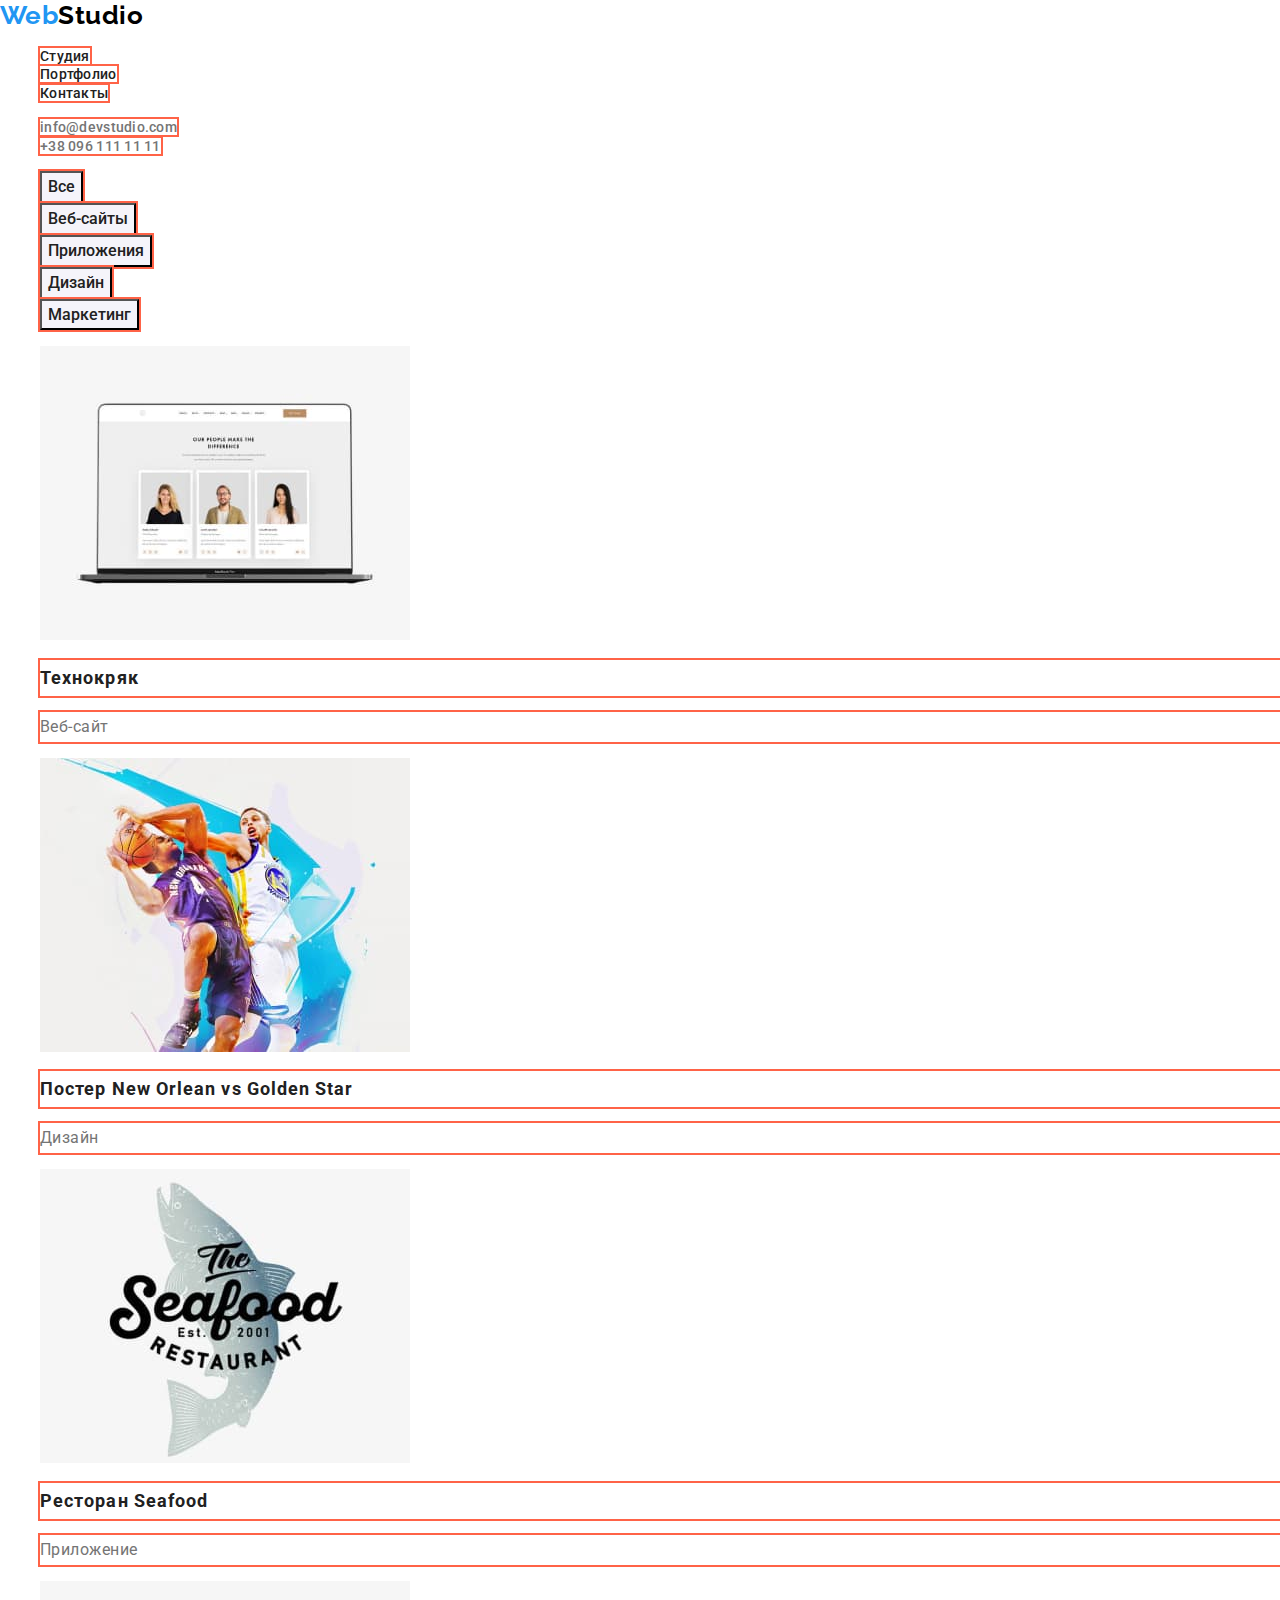
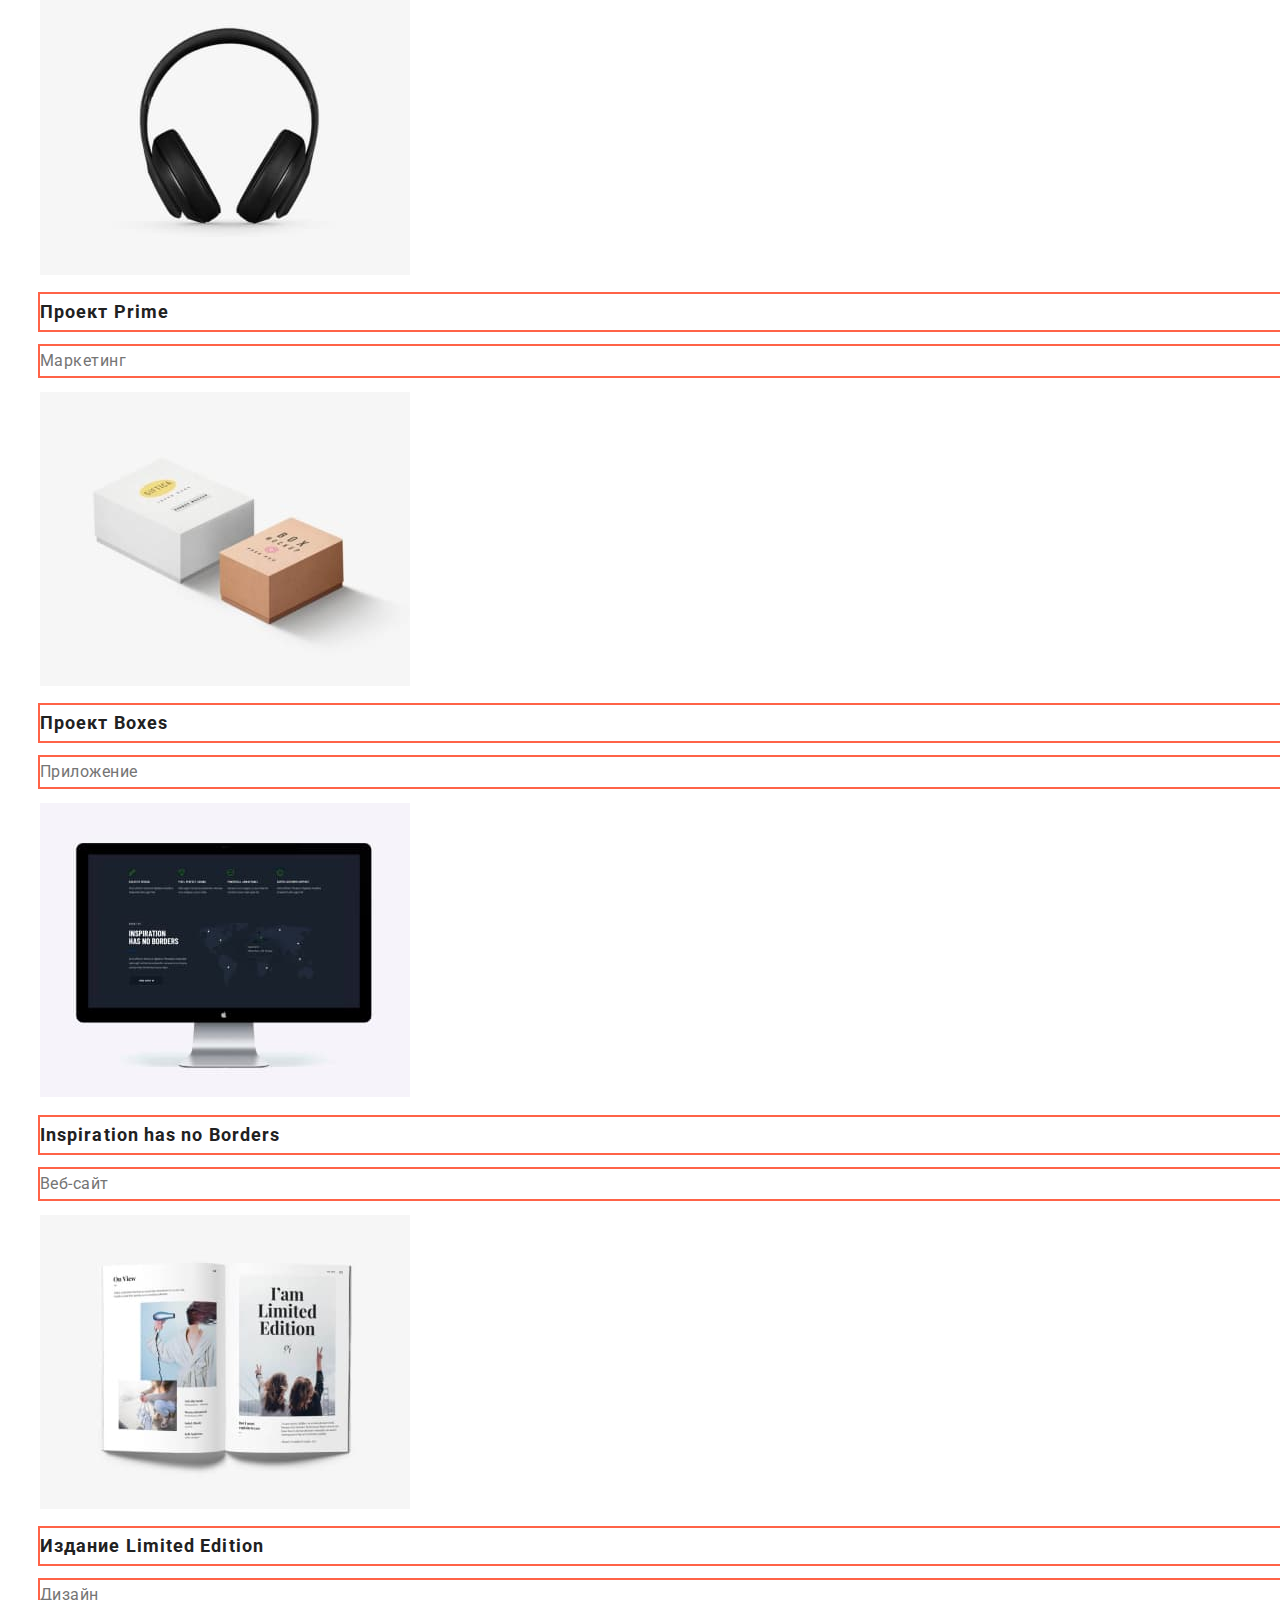
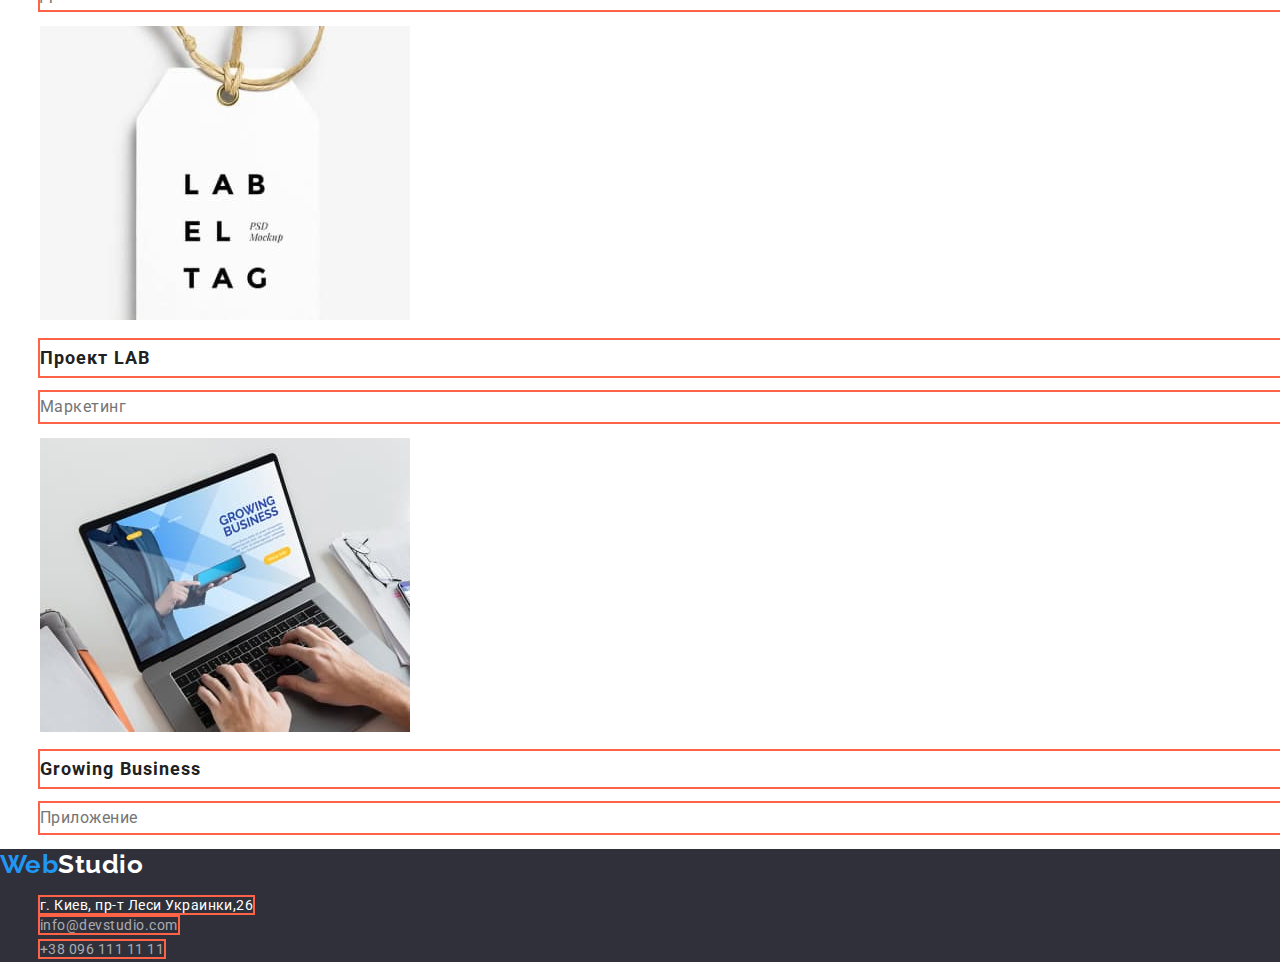
==== portfolio.html @ 61b1cbf6 "Add new files" ====
<!DOCTYPE html>
<html lang="ru">
  <head>
    <meta charset="UTF-8" />
    <meta http-equiv="X-UA-Compatible" content="IE=edge" />
    <meta name="viewport" content="width=device-width, initial-scale=1.0" />
    <title>Document</title>
    <link rel="preconnect" href="https://fonts.googleapis.com" />
    <link rel="preconnect" href="https://fonts.gstatic.com" crossorigin />
    <link
      href="https://fonts.googleapis.com/css2?family=Raleway:wght@700&family=Roboto:wght@400;500;700;900&display=swap"
      rel="stylesheet"
    />
    <link
      rel="stylesheet"
      href="https://cdnjs.cloudflare.com/ajax/libs/modern-normalize/1.0.0/modern-normalize.min.css"
    />
    <link rel="stylesheet" href="./css/styles.css" />
  </head>
  <body>
    <!-- Header -->
    <header class="page-headder">
      <nav>
        <a lang="en" class="link logo-studio-headder" href="/"
          ><span class="link logo-web">Web</span>Studio</a
        >
        <ul class="list site-nav">
          <li><a href="./index.html" class="link site-nav-link">Студия</a></li>
          <li>
            <a href="./portfolio.html" class="link site-nav-link">Портфолио</a>
          </li>
          <li><a href="" class="link site-nav-link">Контакты</a></li>
        </ul>
      </nav>
      <ul class="list contacts">
        <li>
          <a href="mailto:info@devstudio.com" class="link contacts-link"
            >info@devstudio.com</a
          >
        </li>
        <li>
          <a href="tel:+380961111111" class="link contacts-link"
            >+38 096 111 11 11</a
          >
        </li>
      </ul>
    </header>
    <main>
      <!-- Work examples section -->
      <!-- Filters -->
      <section class="examples-section">
        <h1 hidden class="title">Примеры работ</h1>
        <ul class="list">
          <li>
            <button type="button" class="button">Все</button>
          </li>
          <li>
            <button type="button" class="button">Веб-сайты</button>
          </li>
          <li>
            <button type="button" class="button">Приложения</button>
          </li>
          <li>
            <button type="button" class="button">Дизайн</button>
          </li>
          <li>
            <button type="button" class="button">Маркетинг</button>
          </li>
        </ul>
        <!-- Work examples -->
        <ul class="list examples-list">
          <li>
            <a class="link" href="" target="_blank" rel="noopener noreferrer">
              <img
                src="./images/img-21.jpg"
                alt="Ноутбук с открытой страницей сайта"
                width="370"
                height="294"
              />
              <h2 class="title">Технокряк</h2>
              <p class="text">Веб-сайт</p></a
            >
          </li>
          <li>
            <a class="link" href="" target="_blank" rel="noopener noreferrer">
              <img
                src="./images/img-22.jpg"
                alt="Два человека играют в баскетбол"
                width="370"
                height="294"
              />
              <h2 class="title">
                Постер <span lang="en">New Orlean vs Golden Star</span>
              </h2>
              <p class="text">Дизайн</p>
            </a>
          </li>
          <li>
            <a class="link" href="" target="_blank" rel="noopener noreferrer">
              <img
                src="./images/img-23.jpg"
                alt="Логоти рыбного ресторана"
                width="370"
                height="294"
              />
              <h2 class="title">Ресторан <span lang="en">Seafood</span></h2>
              <p class="text">Приложение</p>
            </a>
          </li>
          <li>
            <a class="link" href="" target="_blank" rel="noopener noreferrer">
              <img
                src="./images/img-24.jpg"
                alt="Черные наушники"
                width="370"
                height="294"
              />
              <h2 class="title">Проект <span lang="en">Prime</span></h2>
              <p class="text">Маркетинг</p>
            </a>
          </li>
          <li>
            <a class="link" href="" target="_blank" rel="noopener noreferrer">
              <img
                src="./images/img-25.jpg"
                alt="Белая и коричневая коробки"
                width="370"
                height="294"
              />
              <h2 class="title">Проект <span lang="en">Boxes</span></h2>
              <p class="text">Приложение</p>
            </a>
          </li>
          <li>
            <a class="link" href="" target="_blank" rel="noopener noreferrer">
              <img
                src="./images/img-26.jpg"
                alt="Монитор с большим дисплеем"
                width="370"
                height="294"
              />
              <h2 lang="en" class="title">Inspiration has no Borders</h2>
              <p class="text">Веб-сайт</p>
            </a>
          </li>
          <li>
            <a class="link" href="" target="_blank" rel="noopener noreferrer">
              <img
                src="./images/img-27.jpg"
                alt="Открытая книга"
                width="370"
                height="294"
              />
              <h2 class="title">
                Издание <span lang="en">Limited Edition</span>
              </h2>
              <p class="text">Дизайн</p>
            </a>
          </li>
          <li>
            <a class="link" href="" target="_blank" rel="noopener noreferrer">
              <img
                src="./images/img-28.jpg"
                alt="Этикетка на веревочке"
                width="370"
                height="294"
              />
              <h2 class="title">Проект <span lang="en">LAB</span></h2>
              <p class="text">Маркетинг</p>
            </a>
          </li>
          <li>
            <a class="link" href="" target="_blank" rel="noopener noreferrer">
              <img
                src="./images/img-29.jpg"
                alt="Человек печатает на ноутбуке"
                width="370"
                height="294"
              />
              <h2 lang="en" class="title">Growing Business</h2>
              <p class="text">Приложение</p>
            </a>
          </li>
        </ul>
      </section>
    </main>
    <footer class="footer">
      <a lang="en" class="link logo-studio-footer" href="/"
        ><span class="link logo-web">Web</span>Studio</a
      >
      <address>
        <ul class="list">
          <li>
            <a
              class="link address-link"
              href="https://goo.gl/maps/rsxk5mHzExy43c3M6"
              target="_blank"
              rel="noopener noreferrer"
            >
              г. Киев, пр-т Леси Украинки,26</a
            >
          </li>
          <li>
            <a class="link mail-link" href="mailto:info@devstudio.com">
              info@devstudio.com
            </a>
          </li>
          <li>
            <a class="link phone-link" href="tel:+380961111111">
              +38 096 111 11 11
            </a>
          </li>
        </ul>
      </address>
    </footer>
  </body>
</html>
---- css/styles.css ----
:root {
--primary-text-color: #757575;
--title-text-color: #212121;
--accent-color: #2196F3;
--background-header:#FFFFFF;
--background-footer:#2F303A;
}
/* Styles index.html */
/* Body */

body {
    color: var(--primary-text-color);
    font-family: Roboto, sans-serif;
    letter-spacing: 0.03em;
}

/* Lists styles  */

.list {
    list-style: none;
} 

.link {
    text-decoration: none;
}


/* Headder */

.page-headder {
    background-color: var(--background-header);
}

/* Logo */

.logo-web {
    color: #2196F3;
    font-family: Raleway, sans-serif;
    font-weight: 700;
        font-size: 26px;
        line-height: 1.19;
}

.logo-studio-headder {
    color:#000000;
    font-family: Raleway, sans-serif;
    font-weight: 700;
        font-size: 26px;
        line-height: 1.19;
    
}

/* Site-nav */

.site-nav-link {
    color:#212121;
        font-weight: 500;
        font-size: 14px;
        line-height: 1.14;
        letter-spacing: 0.02em;
        outline: solid 2px tomato;
}

.site-nav-link:hover,
.site-nav-link:focus {
    color: var(--accent-color);
}

/* Contacts */

.contacts-link {
    color: var(--primary-text-color);
        font-weight: 500;
        font-size: 14px;
        line-height: 1.14;
        letter-spacing: 0.02em;
        outline: solid 2px tomato;
}

.contacts-link:hover:hover,
.contacts-link:focus:focus {
    color: var(--accent-color);
}

/* Hero */

.hero {
    background-color: #2F303A;
    outline: solid 2px tomato;
}

.hero-title {
    color:#FFFFFF;
        font-weight: 900;
        font-size: 44px;
        line-height: 1.36;
        text-align: center;
        letter-spacing: 0.06em;
        text-transform: uppercase;
        outline: solid 2px tomato;
}

.hero .button {
    cursor: pointer;
color: #FFFFFF;
background-color: #2196F3;  
font-family: inherit;
    font-weight: 700;
    font-size: 16px;
    line-height: 1.88;
    letter-spacing: 0.06em;
    outline: solid 2px tomato;
}

/* Advantages */

.advantage-section .list-item-title {
    color: var(--title-text-color);
        font-size: 14px;
        line-height: 1.14;
        text-transform: uppercase;
        outline: solid 2px tomato;
}

.advantage-section .list-item-text {
        font-size: 14px;
        line-height: 1.71;
        outline: solid 2px tomato;
}
/* Work */

.work-section .title {
    color: var(--title-text-color);
    font-size: 36px;
    line-height: 1.17;
    text-align: center;
    outline: solid 2px tomato;
}
/* Our team */

.team-section {
background-color: #F5F4FA;
outline: solid 2px tomato;

}

.team-section .title {
color: var(--title-text-color);
    font-size: 36px;
    line-height: 1.17;
    text-align: center;
    outline: solid 2px tomato;
}

.team-section .list-title {
    color: var(--title-text-color);
        font-weight: 500;
        font-size: 16px;
        line-height: 1.19; 
        outline: solid 2px tomato;
}

.team-section .list-title-text {
        font-size: 16px;
        line-height: 1.19;
        outline: solid 2px tomato;
    }
        

  /* Footer */

.footer {
    background-color: var(--background-footer);
}

.logo-studio-footer {
    color: #FFFFFF;
    font-family: Raleway, sans-serif;
        font-weight: 700;
        font-size: 26px;
        line-height: 1.19
}
.address-link {
color: #FFFFFF;
    font-style: normal;
    font-size: 14px;
    line-height: 1.71px; 
    outline: solid 2px tomato;
} 
.mail-link {
    color: rgba(255, 255, 255, 0.6);
    font-style: normal;
        font-size: 14px;
        line-height: 1.71;
        outline: solid 2px tomato;       
}

.phone-link {
    color:rgba(255, 255, 255, 0.6);
    font-style: normal;
            font-size: 14px;
            line-height: 1.71;
            outline: solid 2px tomato;
}

.mail-link:hover,
.mail-link:focus,
.phone-link:hover,
.phone-link:focus {
    color: var(--accent-color);
}
/* Styles portfolio.html */

 /* Work examples section */
  /* Filters */

.examples-section .button {
    cursor: pointer;
    background-color: #F5F4FA;
    color: #212121;
    font-family: inherit;
        font-weight: 500;
        font-size: 16px;
        line-height: 1.62;
        outline: solid 2px tomato;
        }

.examples-section .button:hover,
.examples-section .button:focus {
    background-color: var(--accent-color);
    color: #FFFFFF;
}

/* Work examples */

.examples-list .link {
    text-decoration: none;
}
.examples-list .title {
    color: var(--title-text-color);
        font-size: 18px;
        line-height: 2;
        letter-spacing: 0.06em; 
        outline: solid 2px tomato;
}

.examples-list .text {
    color: var(--primary-text-color);
        font-size: 16px;
        line-height: 1.88;
        outline: solid 2px tomato;
}
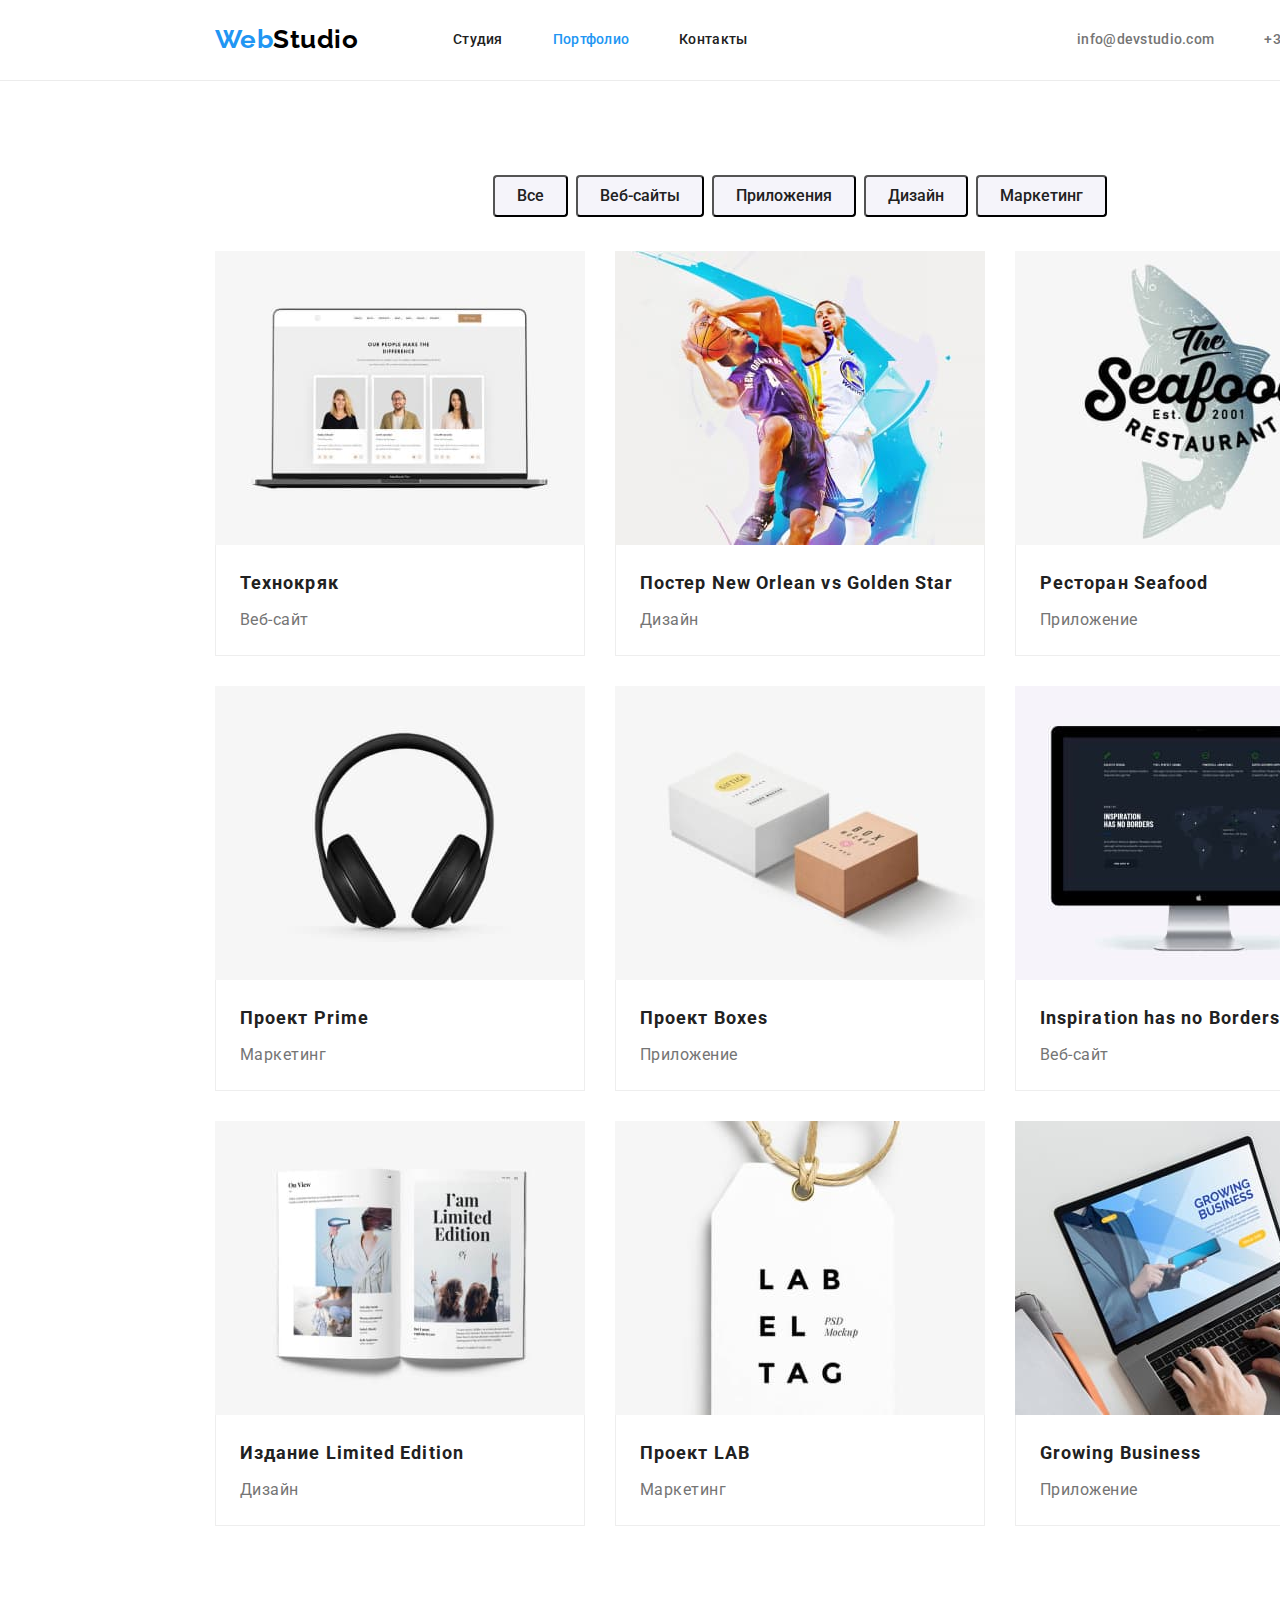
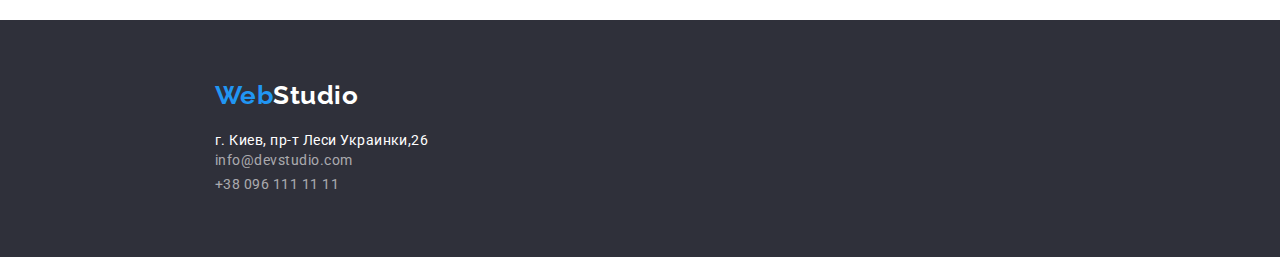
==== commit 343ab345: "Edited html and css" ====
--- a/portfolio.html
+++ b/portfolio.html
@@ -20,198 +20,243 @@
   <body>
     <!-- Header -->
     <header class="page-headder">
-      <nav>
-        <a lang="en" class="link logo-studio-headder" href="/"
-          ><span class="link logo-web">Web</span>Studio</a
-        >
-        <ul class="list site-nav">
-          <li><a href="./index.html" class="link site-nav-link">Студия</a></li>
-          <li>
-            <a href="./portfolio.html" class="link site-nav-link">Портфолио</a>
+      <div class="container headder">
+        <nav class="navigation">
+          <div class="logo">
+            <a lang="en" class="link logo-studio-headder" href="/"
+              ><span class="link logo-web">Web</span>Studio</a
+            >
+          </div>
+          <!-- Site-nav -->
+          <ul class="list site-nav">
+            <li class="item">
+              <a href="./index.html" class="link site-nav-link">Студия</a>
+            </li>
+            <li class="item">
+              <a href="./portfolio.html" class="current link site-nav-link"
+                >Портфолио</a
+              >
+            </li>
+            <li class="item">
+              <a href="" class="link site-nav-link">Контакты</a>
+            </li>
+          </ul>
+        </nav>
+        <!-- Contacts -->
+        <ul class="list contacts">
+          <li class="item">
+            <a href="mailto:info@devstudio.com" class="link contacts-link"
+              >info@devstudio.com</a
+            >
           </li>
-          <li><a href="" class="link site-nav-link">Контакты</a></li>
+          <li class="item">
+            <a href="tel:+380961111111" class="link contacts-link"
+              >+38 096 111 11 11</a
+            >
+          </li>
         </ul>
-      </nav>
-      <ul class="list contacts">
-        <li>
-          <a href="mailto:info@devstudio.com" class="link contacts-link"
-            >info@devstudio.com</a
-          >
-        </li>
-        <li>
-          <a href="tel:+380961111111" class="link contacts-link"
-            >+38 096 111 11 11</a
-          >
-        </li>
-      </ul>
+      </div>
     </header>
     <main>
       <!-- Work examples section -->
       <!-- Filters -->
-      <section class="examples-section">
-        <h1 hidden class="title">Примеры работ</h1>
-        <ul class="list">
-          <li>
-            <button type="button" class="button">Все</button>
-          </li>
-          <li>
-            <button type="button" class="button">Веб-сайты</button>
-          </li>
-          <li>
-            <button type="button" class="button">Приложения</button>
-          </li>
-          <li>
-            <button type="button" class="button">Дизайн</button>
-          </li>
-          <li>
-            <button type="button" class="button">Маркетинг</button>
-          </li>
-        </ul>
-        <!-- Work examples -->
-        <ul class="list examples-list">
-          <li>
-            <a class="link" href="" target="_blank" rel="noopener noreferrer">
-              <img
-                src="./images/img-21.jpg"
-                alt="Ноутбук с открытой страницей сайта"
-                width="370"
-                height="294"
-              />
-              <h2 class="title">Технокряк</h2>
-              <p class="text">Веб-сайт</p></a
-            >
-          </li>
-          <li>
-            <a class="link" href="" target="_blank" rel="noopener noreferrer">
-              <img
-                src="./images/img-22.jpg"
-                alt="Два человека играют в баскетбол"
-                width="370"
-                height="294"
-              />
-              <h2 class="title">
-                Постер <span lang="en">New Orlean vs Golden Star</span>
-              </h2>
-              <p class="text">Дизайн</p>
-            </a>
-          </li>
-          <li>
-            <a class="link" href="" target="_blank" rel="noopener noreferrer">
-              <img
-                src="./images/img-23.jpg"
-                alt="Логоти рыбного ресторана"
-                width="370"
-                height="294"
-              />
-              <h2 class="title">Ресторан <span lang="en">Seafood</span></h2>
-              <p class="text">Приложение</p>
-            </a>
-          </li>
-          <li>
-            <a class="link" href="" target="_blank" rel="noopener noreferrer">
-              <img
-                src="./images/img-24.jpg"
-                alt="Черные наушники"
-                width="370"
-                height="294"
-              />
-              <h2 class="title">Проект <span lang="en">Prime</span></h2>
-              <p class="text">Маркетинг</p>
-            </a>
-          </li>
-          <li>
-            <a class="link" href="" target="_blank" rel="noopener noreferrer">
-              <img
-                src="./images/img-25.jpg"
-                alt="Белая и коричневая коробки"
-                width="370"
-                height="294"
-              />
-              <h2 class="title">Проект <span lang="en">Boxes</span></h2>
-              <p class="text">Приложение</p>
-            </a>
-          </li>
-          <li>
-            <a class="link" href="" target="_blank" rel="noopener noreferrer">
-              <img
-                src="./images/img-26.jpg"
-                alt="Монитор с большим дисплеем"
-                width="370"
-                height="294"
-              />
-              <h2 lang="en" class="title">Inspiration has no Borders</h2>
-              <p class="text">Веб-сайт</p>
-            </a>
-          </li>
-          <li>
-            <a class="link" href="" target="_blank" rel="noopener noreferrer">
-              <img
-                src="./images/img-27.jpg"
-                alt="Открытая книга"
-                width="370"
-                height="294"
-              />
-              <h2 class="title">
-                Издание <span lang="en">Limited Edition</span>
-              </h2>
-              <p class="text">Дизайн</p>
-            </a>
-          </li>
-          <li>
-            <a class="link" href="" target="_blank" rel="noopener noreferrer">
-              <img
-                src="./images/img-28.jpg"
-                alt="Этикетка на веревочке"
-                width="370"
-                height="294"
-              />
-              <h2 class="title">Проект <span lang="en">LAB</span></h2>
-              <p class="text">Маркетинг</p>
-            </a>
-          </li>
-          <li>
-            <a class="link" href="" target="_blank" rel="noopener noreferrer">
-              <img
-                src="./images/img-29.jpg"
-                alt="Человек печатает на ноутбуке"
-                width="370"
-                height="294"
-              />
-              <h2 lang="en" class="title">Growing Business</h2>
-              <p class="text">Приложение</p>
-            </a>
-          </li>
-        </ul>
+      <section class="section examples-section">
+        <div class="container">
+          <h1 class="title visually-hidden">Примеры работ</h1>
+          <ul class="list list-button">
+            <li class="item">
+              <button type="button" class="button">Все</button>
+            </li>
+            <li class="item">
+              <button type="button" class="button">Веб-сайты</button>
+            </li>
+            <li class="item">
+              <button type="button" class="button">Приложения</button>
+            </li>
+            <li class="item">
+              <button type="button" class="button">Дизайн</button>
+            </li>
+            <li class="item">
+              <button type="button" class="button">Маркетинг</button>
+            </li>
+          </ul>
+          <!-- Work examples -->
+          <ul class="list examples-list">
+            <li class="list-item">
+              <a class="link" href="" target="_blank" rel="noopener noreferrer">
+                <img
+                  class="image"
+                  src="./images/img-21.jpg"
+                  alt="Ноутбук с открытой страницей сайта"
+                  width="370"
+                  height="294"
+                />
+                <div class="card-content">
+                  <h2 class="title">Технокряк</h2>
+                  <p class="text">Веб-сайт</p>
+                </div>
+              </a>
+            </li>
+            <li class="list-item">
+              <a class="link" href="" target="_blank" rel="noopener noreferrer">
+                <img
+                  class="image"
+                  src="./images/img-22.jpg"
+                  alt="Два человека играют в баскетбол"
+                  width="370"
+                  height="294"
+                />
+                <div class="card-content">
+                  <h2 class="title">
+                    Постер <span lang="en">New Orlean vs Golden Star</span>
+                  </h2>
+                  <p class="text">Дизайн</p>
+                </div>
+              </a>
+            </li>
+            <li class="list-item">
+              <a class="link" href="" target="_blank" rel="noopener noreferrer">
+                <img
+                  class="image"
+                  src="./images/img-23.jpg"
+                  alt="Логоти рыбного ресторана"
+                  width="370"
+                  height="294"
+                />
+                <div class="card-content">
+                  <h2 class="title">Ресторан <span lang="en">Seafood</span></h2>
+                  <p class="text">Приложение</p>
+                </div>
+              </a>
+            </li>
+            <li class="list-item">
+              <a class="link" href="" target="_blank" rel="noopener noreferrer">
+                <img
+                  class="image"
+                  src="./images/img-24.jpg"
+                  alt="Черные наушники"
+                  width="370"
+                  height="294"
+                />
+                <div class="card-content">
+                  <h2 class="title">Проект <span lang="en">Prime</span></h2>
+                  <p class="text">Маркетинг</p>
+                </div>
+              </a>
+            </li>
+            <li class="list-item">
+              <a class="link" href="" target="_blank" rel="noopener noreferrer">
+                <img
+                  class="image"
+                  src="./images/img-25.jpg"
+                  alt="Белая и коричневая коробки"
+                  width="370"
+                  height="294"
+                />
+                <div class="card-content">
+                  <h2 class="title">Проект <span lang="en">Boxes</span></h2>
+                  <p class="text">Приложение</p>
+                </div>
+              </a>
+            </li>
+            <li class="list-item">
+              <a class="link" href="" target="_blank" rel="noopener noreferrer">
+                <img
+                  class="image"
+                  src="./images/img-26.jpg"
+                  alt="Монитор с большим дисплеем"
+                  width="370"
+                  height="294"
+                />
+                <div class="card-content">
+                  <h2 lang="en" class="title">Inspiration has no Borders</h2>
+                  <p class="text">Веб-сайт</p>
+                </div>
+              </a>
+            </li>
+            <li class="list-item">
+              <a class="link" href="" target="_blank" rel="noopener noreferrer">
+                <img
+                  class="image"
+                  src="./images/img-27.jpg"
+                  alt="Открытая книга"
+                  width="370"
+                  height="294"
+                />
+                <div class="card-content">
+                  <h2 class="title">
+                    Издание <span lang="en">Limited Edition</span>
+                  </h2>
+                  <p class="text">Дизайн</p>
+                </div>
+              </a>
+            </li>
+            <li class="list-item">
+              <a class="link" href="" target="_blank" rel="noopener noreferrer">
+                <img
+                  class="image"
+                  src="./images/img-28.jpg"
+                  alt="Этикетка на веревочке"
+                  width="370"
+                  height="294"
+                />
+                <div class="card-content">
+                  <h2 class="title">Проект <span lang="en">LAB</span></h2>
+                  <p class="text">Маркетинг</p>
+                </div>
+              </a>
+            </li>
+            <li class="list-item">
+              <a class="link" href="" target="_blank" rel="noopener noreferrer">
+                <img
+                  class="image"
+                  src="./images/img-29.jpg"
+                  alt="Человек печатает на ноутбуке"
+                  width="370"
+                  height="294"
+                />
+                <div class="card-content">
+                  <h2 lang="en" class="title">Growing Business</h2>
+                  <p class="text">Приложение</p>
+                </div>
+              </a>
+            </li>
+          </ul>
+        </div>
       </section>
     </main>
     <footer class="footer">
-      <a lang="en" class="link logo-studio-footer" href="/"
-        ><span class="link logo-web">Web</span>Studio</a
-      >
-      <address>
-        <ul class="list">
-          <li>
-            <a
-              class="link address-link"
-              href="https://goo.gl/maps/rsxk5mHzExy43c3M6"
-              target="_blank"
-              rel="noopener noreferrer"
-            >
-              г. Киев, пр-т Леси Украинки,26</a
-            >
-          </li>
-          <li>
-            <a class="link mail-link" href="mailto:info@devstudio.com">
-              info@devstudio.com
-            </a>
-          </li>
-          <li>
-            <a class="link phone-link" href="tel:+380961111111">
-              +38 096 111 11 11
-            </a>
-          </li>
-        </ul>
-      </address>
+      <div class="container">
+        <div class="logo-footer">
+          <a lang="en" class="link logo-studio-footer" href="/"
+            ><span class="link logo-web">Web</span>Studio</a
+          >
+        </div>
+        <address class="address">
+          <ul class="list">
+            <li>
+              <a
+                class="link address-link"
+                href="https://goo.gl/maps/rsxk5mHzExy43c3M6"
+                target="_blank"
+                rel="noopener noreferrer"
+              >
+                г. Киев, пр-т Леси Украинки,26</a
+              >
+            </li>
+            <li>
+              <a class="link mail-link" href="mailto:info@devstudio.com">
+                info@devstudio.com
+              </a>
+            </li>
+            <li>
+              <a class="link phone-link" href="tel:+380961111111">
+                +38 096 111 11 11
+              </a>
+            </li>
+          </ul>
+        </address>
+      </div>
     </footer>
   </body>
 </html>
--- a/css/styles.css
+++ b/css/styles.css
@@ -10,6 +10,8 @@
 /* Body */
 
 body {
+    width: 1600px;
+
     color: var(--primary-text-color);
     font-family: Roboto, sans-serif;
     letter-spacing: 0.03em;
@@ -17,22 +19,78 @@
 
 /* Lists styles  */
 
+h1, h2, h3, h4, h5, h6, ul, p {
+margin: 0;
+}
+
 .list {
     list-style: none;
+    padding: 0;
+    margin: 0;
 } 
+
+.image {
+    display: block;
+}
+
+.section {
+    padding-top: 94px;
+    padding-bottom: 94px;
+}
 
 .link {
     text-decoration: none;
 }
 
 
+
+.container {
+    width: 1200px;
+    padding-left: 15px;
+    padding-right: 15px;
+    margin-left: auto;
+    margin-right: auto;
+}
+
+.visually-hidden {
+    position: absolute;
+    width: 1px;
+    height: 1px;
+    margin: -1px;
+    border: 0;
+    padding: 0;
+
+    white-space: nowrap;
+    clip-path: inset(100%);
+    clip: rect(0 0 0 0);
+    overflow: hidden;
+}
+
 /* Headder */
 
 .page-headder {
     background-color: var(--background-header);
+    border-bottom: 1px solid #ECECEC;
+}
+
+.headder {
+    display: flex;
+    align-items: center;
+}
+
+.navigation {
+    display: flex;
+    align-items: center;
 }
 
 /* Logo */
+
+.logo {
+    margin-right: 93px;
+    width: 145px;
+    padding-top: 24px;
+    padding-bottom: 25px;
+}
 
 .logo-web {
     color: #2196F3;
@@ -53,14 +111,28 @@
 
 /* Site-nav */
 
+.site-nav {
+    display: flex;
+    padding-left: 0px;
+}
+
+
 .site-nav-link {
+    display: block;
+    padding-top: 32px;
+    padding-bottom: 32px;
     color:#212121;
         font-weight: 500;
         font-size: 14px;
         line-height: 1.14;
         letter-spacing: 0.02em;
-        outline: solid 2px tomato;
-}
+}
+
+
+.site-nav .item:not(:last-child) {
+    margin-right: 50px;
+}
+
 
 .site-nav-link:hover,
 .site-nav-link:focus {
@@ -69,13 +141,26 @@
 
 /* Contacts */
 
+.contacts { 
+    display: flex;
+    margin-left: auto;
+}
+
+.contacts .item:not(:last-child){
+    margin-right: 50px;
+
+}
+
 .contacts-link {
+display: block;
+padding-top: 32px;
+padding-bottom: 32px;
+
     color: var(--primary-text-color);
         font-weight: 500;
         font-size: 14px;
         line-height: 1.14;
         letter-spacing: 0.02em;
-        outline: solid 2px tomato;
 }
 
 .contacts-link:hover:hover,
@@ -86,11 +171,18 @@
 /* Hero */
 
 .hero {
+    padding-top: 200px;
+    padding-bottom: 200px;
+
     background-color: #2F303A;
-    outline: solid 2px tomato;
 }
 
 .hero-title {
+width: 696px;
+margin-left: auto;
+margin-right: auto;
+margin-bottom: 30px;
+
     color:#FFFFFF;
         font-weight: 900;
         font-size: 44px;
@@ -98,11 +190,16 @@
         text-align: center;
         letter-spacing: 0.06em;
         text-transform: uppercase;
-        outline: solid 2px tomato;
 }
 
 .hero .button {
-    cursor: pointer;
+    display: block;
+    width: 200px;
+margin: 0 auto;
+padding-top: 10px;
+padding-bottom: 10px;
+
+cursor: pointer;
 color: #FFFFFF;
 background-color: #2196F3;  
 font-family: inherit;
@@ -110,68 +207,130 @@
     font-size: 16px;
     line-height: 1.88;
     letter-spacing: 0.06em;
-    outline: solid 2px tomato;
 }
 
 /* Advantages */
+.advantage-section .item {
+    flex-basis: 270px;
+}
+
+.advantage-section .item:not(:last-child) {
+margin-right: 30px;
+}
+
+.advantage-section .list {
+    display: flex;
+}
 
 .advantage-section .list-item-title {
+    padding-left: 0;
+    margin-bottom: 10px;
+
     color: var(--title-text-color);
         font-size: 14px;
         line-height: 1.14;
         text-transform: uppercase;
-        outline: solid 2px tomato;
 }
 
 .advantage-section .list-item-text {
         font-size: 14px;
         line-height: 1.71;
-        outline: solid 2px tomato;
 }
 /* Work */
+.work-section .list {
+    display: flex;
+    justify-content: center;
+    padding-left: 0px;
+    padding-right: 0px;
+}
+
+.work-section .item {
+flex-basis: 370px;
+}
 
 .work-section .title {
+width: 376px;
+margin-left: auto;
+margin-right: auto;
+margin-bottom: 50px;
+
     color: var(--title-text-color);
     font-size: 36px;
     line-height: 1.17;
     text-align: center;
-    outline: solid 2px tomato;
-}
+}
+
+.work-section .item:not(:last-child){
+    margin-right: 30px;
+}
+
 /* Our team */
+
+.team-section .team-list {
+    display: flex;
+    justify-content: center;
+}
+
+.team-section .item:not(:last-child) {
+    margin-right: 30px;
+}
+
+.team-section .item {
+    flex-basis: 270px;
+}
 
 .team-section {
 background-color: #F5F4FA;
-outline: solid 2px tomato;
-
 }
 
 .team-section .title {
+    width: 264px;
+    margin-bottom: 50px;
+    margin-left: auto;
+        margin-right: auto;
+
 color: var(--title-text-color);
     font-size: 36px;
     line-height: 1.17;
     text-align: center;
-    outline: solid 2px tomato;
 }
 
 .team-section .list-title {
+    margin-bottom: 10px;
+
     color: var(--title-text-color);
         font-weight: 500;
         font-size: 16px;
         line-height: 1.19; 
-        outline: solid 2px tomato;
 }
 
 .team-section .list-title-text {
         font-size: 16px;
         line-height: 1.19;
-        outline: solid 2px tomato;
     }
-        
+
+.team-section .card-content {
+    width: 270px;
+    padding-top: 30px;
+    padding-bottom: 30px;
+    padding-left: 15px;
+    padding-right: 15px;
+    text-align: center;
+
+    background-color: #FFFFFF;
+}    
 
   /* Footer */
 
 .footer {
+    padding-top: 60px;
+    padding-bottom: 60px;
+
     background-color: var(--background-footer);
+}
+
+.logo-footer {
+    margin-bottom: 20px;
 }
 
 .logo-studio-footer {
@@ -186,14 +345,12 @@
     font-style: normal;
     font-size: 14px;
     line-height: 1.71px; 
-    outline: solid 2px tomato;
 } 
 .mail-link {
     color: rgba(255, 255, 255, 0.6);
     font-style: normal;
         font-size: 14px;
-        line-height: 1.71;
-        outline: solid 2px tomato;       
+        line-height: 1.71;     
 }
 
 .phone-link {
@@ -201,7 +358,6 @@
     font-style: normal;
             font-size: 14px;
             line-height: 1.71;
-            outline: solid 2px tomato;
 }
 
 .mail-link:hover,
@@ -215,7 +371,32 @@
  /* Work examples section */
   /* Filters */
 
+
+.examples-section .list-button {
+display: flex;
+flex-wrap: wrap;
+justify-content: center;
+margin-bottom: 34px;
+}
+
+.examples-section .examples-list {
+display: flex;
+    flex-wrap: wrap;
+    margin-left: -30px;
+    margin-top: -30px;
+    justify-content: center;  
+}
+
+.examples-list > .list-item {
+    flex-basis: calc(100% / 3 - 30px);
+    margin-left: 30px;
+    margin-top: 30px;
+}
+
 .examples-section .button {
+    padding: 6px 22px;
+    border-radius: 4px;
+
     cursor: pointer;
     background-color: #F5F4FA;
     color: #212121;
@@ -223,9 +404,11 @@
         font-weight: 500;
         font-size: 16px;
         line-height: 1.62;
-        outline: solid 2px tomato;
-        }
-
+}
+
+.examples-section .item:not(:last-child) {
+    margin-right: 8px;
+}
 .examples-section .button:hover,
 .examples-section .button:focus {
     background-color: var(--accent-color);
@@ -234,20 +417,32 @@
 
 /* Work examples */
 
-.examples-list .link {
-    text-decoration: none;
-}
 .examples-list .title {
+    margin-bottom: 4px;
+
     color: var(--title-text-color);
         font-size: 18px;
         line-height: 2;
         letter-spacing: 0.06em; 
-        outline: solid 2px tomato;
 }
 
 .examples-list .text {
     color: var(--primary-text-color);
         font-size: 16px;
         line-height: 1.88;
-        outline: solid 2px tomato;
-}+
+}
+
+.examples-list .card-content {
+    padding-top: 20px;
+    padding-bottom: 20px;
+    padding-left: 24px;
+    padding-right: 24px;
+border-right: 1px solid #EEEEEE; 
+border-left: 1px solid #EEEEEE;;  
+border-bottom: 1px solid #EEEEEE;
+}
+
+.current {
+    color: var(--accent-color);
+}
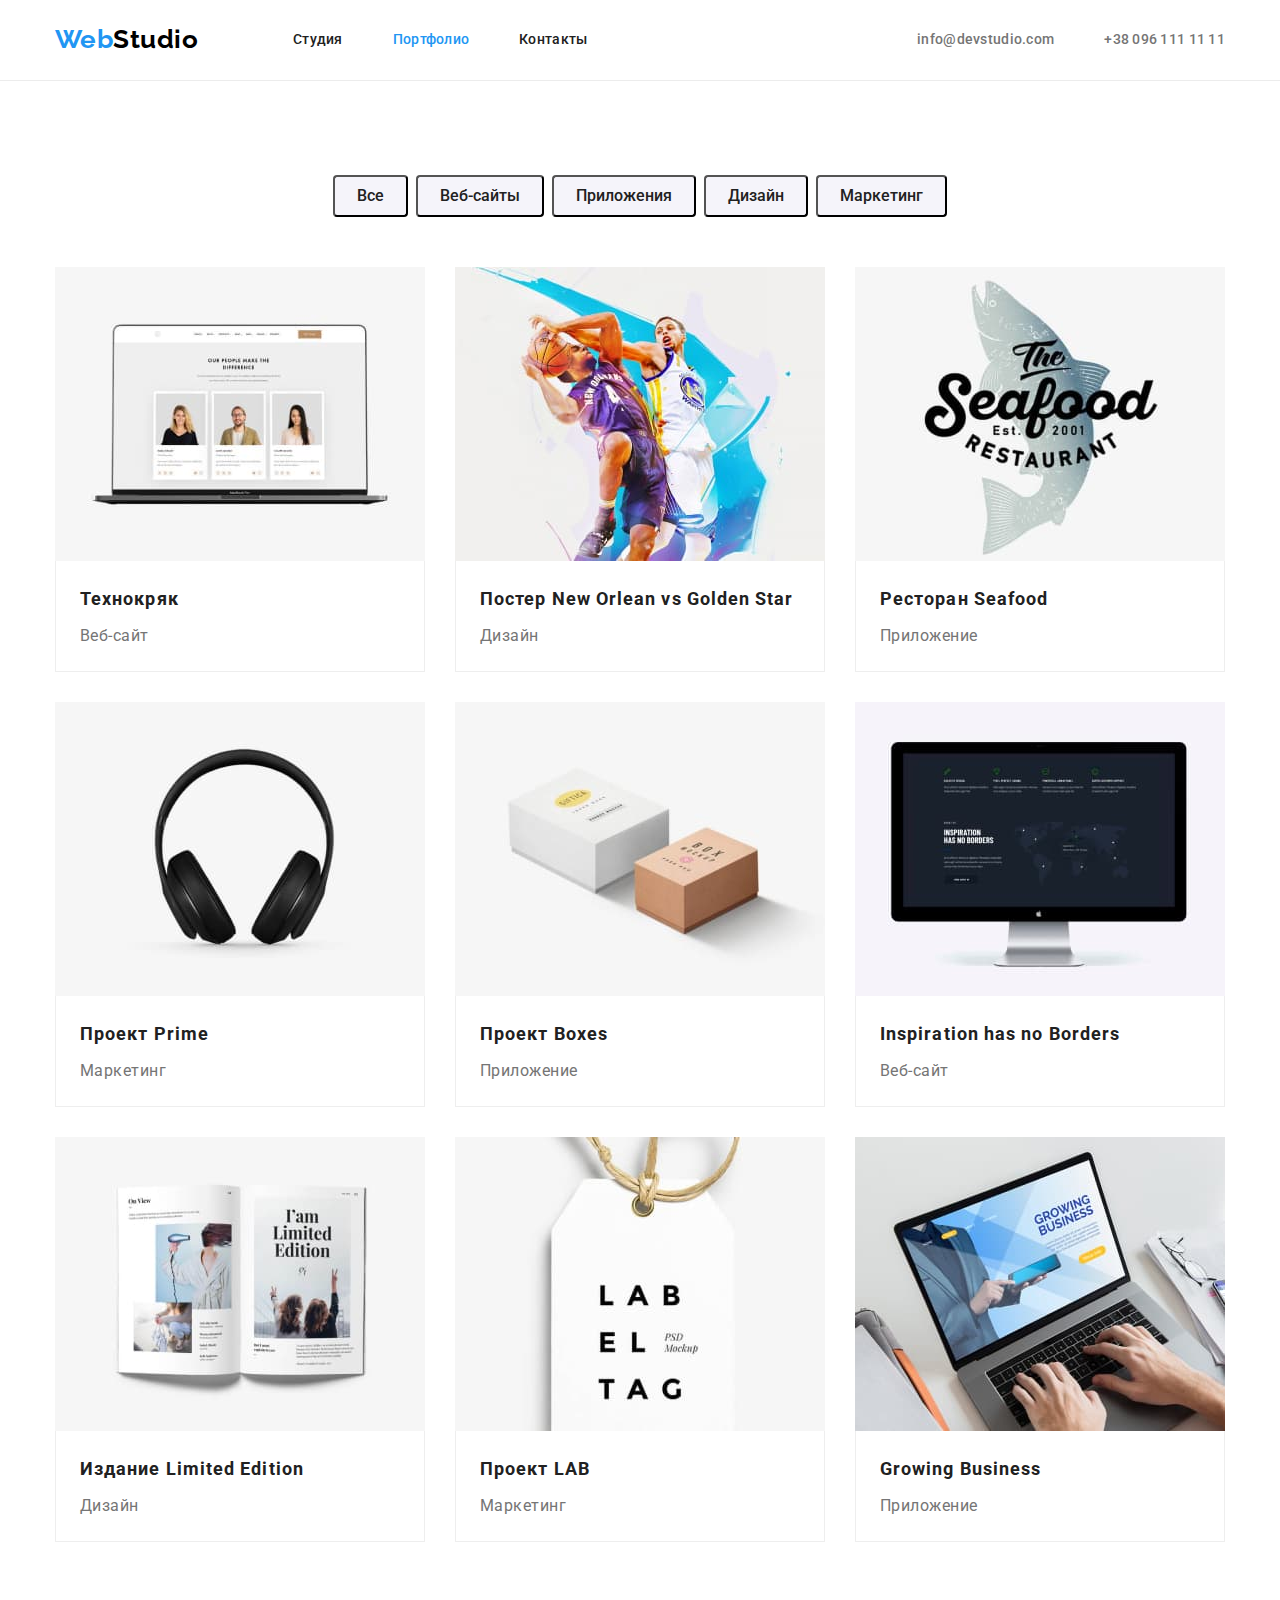
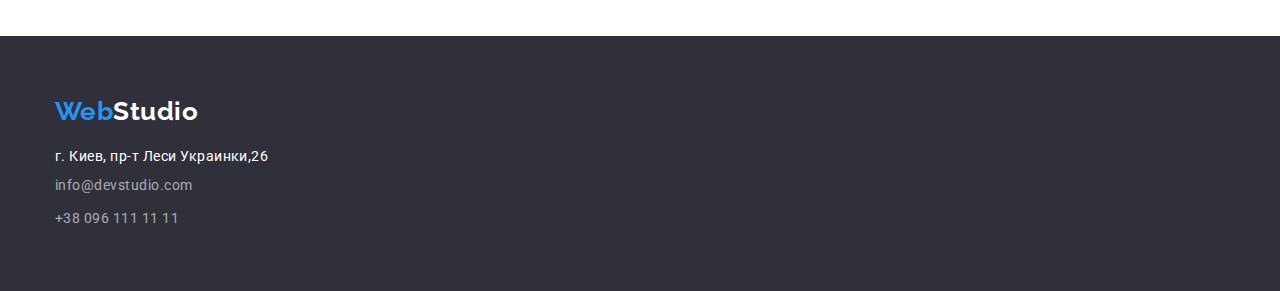
==== commit eea59177: "Edited html and css files" ====
--- a/portfolio.html
+++ b/portfolio.html
@@ -234,7 +234,7 @@
         </div>
         <address class="address">
           <ul class="list">
-            <li>
+            <li class="item">
               <a
                 class="link address-link"
                 href="https://goo.gl/maps/rsxk5mHzExy43c3M6"
@@ -244,7 +244,7 @@
                 г. Киев, пр-т Леси Украинки,26</a
               >
             </li>
-            <li>
+            <li class="item">
               <a class="link mail-link" href="mailto:info@devstudio.com">
                 info@devstudio.com
               </a>
--- a/css/styles.css
+++ b/css/styles.css
@@ -10,129 +10,123 @@
 /* Body */
 
 body {
-    width: 1600px;
-
-    color: var(--primary-text-color);
-    font-family: Roboto, sans-serif;
-    letter-spacing: 0.03em;
-}
-
-/* Lists styles  */
+
+color: var(--primary-text-color);
+font-family: Roboto, sans-serif;
+letter-spacing: 0.03em;
+}
+
+/* Common styles  */
 
 h1, h2, h3, h4, h5, h6, ul, p {
 margin: 0;
 }
 
 .list {
-    list-style: none;
-    padding: 0;
-    margin: 0;
+list-style: none;
+padding: 0;
+margin: 0;
 } 
 
 .image {
-    display: block;
+display: block;
 }
 
 .section {
-    padding-top: 94px;
-    padding-bottom: 94px;
+padding-top: 94px;
+padding-bottom: 94px;
 }
 
 .link {
-    text-decoration: none;
-}
-
-
+text-decoration: none;
+}
 
 .container {
-    width: 1200px;
-    padding-left: 15px;
-    padding-right: 15px;
-    margin-left: auto;
-    margin-right: auto;
+width: 1200px;
+padding-left: 15px;
+padding-right: 15px;
+margin-left: auto;
+margin-right: auto;
 }
 
 .visually-hidden {
-    position: absolute;
-    width: 1px;
-    height: 1px;
-    margin: -1px;
-    border: 0;
-    padding: 0;
-
-    white-space: nowrap;
-    clip-path: inset(100%);
-    clip: rect(0 0 0 0);
-    overflow: hidden;
+position: absolute;
+width: 1px;
+height: 1px;
+margin: -1px;
+border: 0;
+padding: 0;
+
+white-space: nowrap;
+clip-path: inset(100%);
+clip: rect(0 0 0 0);
+overflow: hidden;
 }
 
 /* Headder */
 
 .page-headder {
-    background-color: var(--background-header);
-    border-bottom: 1px solid #ECECEC;
+background-color: var(--background-header);
+border-bottom: 1px solid #ECECEC;
 }
 
 .headder {
-    display: flex;
-    align-items: center;
+display: flex;
+align-items: center;
 }
 
 .navigation {
-    display: flex;
-    align-items: center;
+display: flex;
+align-items: center;
 }
 
 /* Logo */
 
 .logo {
-    margin-right: 93px;
-    width: 145px;
-    padding-top: 24px;
-    padding-bottom: 25px;
+margin-right: 93px;
+width: 145px;
+padding-top: 24px;
+padding-bottom: 25px;
 }
 
 .logo-web {
-    color: #2196F3;
-    font-family: Raleway, sans-serif;
-    font-weight: 700;
-        font-size: 26px;
-        line-height: 1.19;
+color: #2196F3;
+font-family: Raleway, sans-serif;
+font-weight: 700;
+font-size: 26px;
+line-height: 1.19;
 }
 
 .logo-studio-headder {
-    color:#000000;
-    font-family: Raleway, sans-serif;
-    font-weight: 700;
-        font-size: 26px;
-        line-height: 1.19;
+color:#000000;
+font-family: Raleway, sans-serif;
+font-weight: 700;
+font-size: 26px;
+line-height: 1.19;   
+}
+
+/* Site-nav */
+
+.site-nav {
+display: flex;
+padding-left: 0px;
+}
+
+.site-nav-link {
+display: block;
+padding-top: 32px;
+padding-bottom: 32px;
     
-}
-
-/* Site-nav */
-
-.site-nav {
-    display: flex;
-    padding-left: 0px;
-}
-
-
-.site-nav-link {
-    display: block;
-    padding-top: 32px;
-    padding-bottom: 32px;
-    color:#212121;
-        font-weight: 500;
-        font-size: 14px;
-        line-height: 1.14;
-        letter-spacing: 0.02em;
-}
-
+color:#212121;
+font-weight: 500;
+font-size: 14px;
+line-height: 1.14;
+letter-spacing: 0.02em;
+}
 
 .site-nav .item:not(:last-child) {
     margin-right: 50px;
 }
-
 
 .site-nav-link:hover,
 .site-nav-link:focus {
@@ -142,13 +136,12 @@
 /* Contacts */
 
 .contacts { 
-    display: flex;
-    margin-left: auto;
+display: flex;
+margin-left: auto;
 }
 
 .contacts .item:not(:last-child){
-    margin-right: 50px;
-
+margin-right: 50px;
 }
 
 .contacts-link {
@@ -156,25 +149,25 @@
 padding-top: 32px;
 padding-bottom: 32px;
 
-    color: var(--primary-text-color);
-        font-weight: 500;
-        font-size: 14px;
-        line-height: 1.14;
-        letter-spacing: 0.02em;
+color: var(--primary-text-color);
+font-weight: 500;
+font-size: 14px;
+line-height: 1.14;
+letter-spacing: 0.02em;
 }
 
 .contacts-link:hover:hover,
 .contacts-link:focus:focus {
-    color: var(--accent-color);
+color: var(--accent-color);
 }
 
 /* Hero */
 
 .hero {
-    padding-top: 200px;
-    padding-bottom: 200px;
-
-    background-color: #2F303A;
+padding-top: 200px;
+padding-bottom: 200px;
+
+background-color: #2F303A;
 }
 
 .hero-title {
@@ -183,18 +176,18 @@
 margin-right: auto;
 margin-bottom: 30px;
 
-    color:#FFFFFF;
-        font-weight: 900;
-        font-size: 44px;
-        line-height: 1.36;
-        text-align: center;
-        letter-spacing: 0.06em;
-        text-transform: uppercase;
+color:#FFFFFF;
+font-weight: 900;
+font-size: 44px;
+line-height: 1.36;
+text-align: center;
+letter-spacing: 0.06em;
+text-transform: uppercase;
 }
 
 .hero .button {
-    display: block;
-    width: 200px;
+display: block;
+width: 200px;
 margin: 0 auto;
 padding-top: 10px;
 padding-bottom: 10px;
@@ -203,15 +196,20 @@
 color: #FFFFFF;
 background-color: #2196F3;  
 font-family: inherit;
-    font-weight: 700;
-    font-size: 16px;
-    line-height: 1.88;
-    letter-spacing: 0.06em;
+font-weight: 700;
+font-size: 16px;
+line-height: 1.88;
+letter-spacing: 0.06em;
 }
 
 /* Advantages */
+.advantage-section {
+  padding-top: 94px;
+  padding-bottom: 0px;
+}
+
 .advantage-section .item {
-    flex-basis: 270px;
+flex-basis: 270px;
 }
 
 .advantage-section .item:not(:last-child) {
@@ -219,29 +217,28 @@
 }
 
 .advantage-section .list {
-    display: flex;
+display: flex;
 }
 
 .advantage-section .list-item-title {
-    padding-left: 0;
-    margin-bottom: 10px;
-
-    color: var(--title-text-color);
-        font-size: 14px;
-        line-height: 1.14;
-        text-transform: uppercase;
+padding-left: 0;
+margin-bottom: 10px;
+
+color: var(--title-text-color);
+font-size: 14px;
+line-height: 1.14;
+text-transform: uppercase;
 }
 
 .advantage-section .list-item-text {
-        font-size: 14px;
-        line-height: 1.71;
+font-size: 14px;
+line-height: 1.71;
 }
 /* Work */
+
 .work-section .list {
-    display: flex;
-    justify-content: center;
-    padding-left: 0px;
-    padding-right: 0px;
+display: flex;
+justify-content: center;
 }
 
 .work-section .item {
@@ -254,21 +251,21 @@
 margin-right: auto;
 margin-bottom: 50px;
 
-    color: var(--title-text-color);
-    font-size: 36px;
-    line-height: 1.17;
-    text-align: center;
+color: var(--title-text-color);
+font-size: 36px;
+line-height: 1.17;
+text-align: center;
 }
 
 .work-section .item:not(:last-child){
-    margin-right: 30px;
+margin-right: 30px;
 }
 
 /* Our team */
 
 .team-section .team-list {
-    display: flex;
-    justify-content: center;
+display: flex;
+justify-content: center;
 }
 
 .team-section .item:not(:last-child) {
@@ -276,7 +273,7 @@
 }
 
 .team-section .item {
-    flex-basis: 270px;
+flex-basis: 270px;
 }
 
 .team-section {
@@ -284,165 +281,171 @@
 }
 
 .team-section .title {
-    width: 264px;
-    margin-bottom: 50px;
-    margin-left: auto;
-        margin-right: auto;
+width: 264px;
+margin-bottom: 50px;
+margin-left: auto;
+margin-right: auto;
 
 color: var(--title-text-color);
-    font-size: 36px;
-    line-height: 1.17;
-    text-align: center;
+font-size: 36px;
+line-height: 1.17;
+text-align: center;
 }
 
 .team-section .list-title {
-    margin-bottom: 10px;
-
-    color: var(--title-text-color);
-        font-weight: 500;
-        font-size: 16px;
-        line-height: 1.19; 
+margin-bottom: 10px;
+
+color: var(--title-text-color);
+font-weight: 500;
+font-size: 16px;
+line-height: 1.19; 
 }
 
 .team-section .list-title-text {
-        font-size: 16px;
-        line-height: 1.19;
-    }
+font-size: 16px;
+line-height: 1.19;
+}
 
 .team-section .card-content {
-    width: 270px;
-    padding-top: 30px;
-    padding-bottom: 30px;
-    padding-left: 15px;
-    padding-right: 15px;
-    text-align: center;
-
-    background-color: #FFFFFF;
+width: 270px;
+padding-top: 30px;
+padding-bottom: 30px;
+padding-left: 15px;
+padding-right: 15px;
+text-align: center;
+
+background-color: #FFFFFF;
 }    
 
   /* Footer */
 
 .footer {
-    padding-top: 60px;
-    padding-bottom: 60px;
-
-    background-color: var(--background-footer);
+padding-top: 60px;
+padding-bottom: 60px;
+
+background-color: var(--background-footer);
 }
 
 .logo-footer {
-    margin-bottom: 20px;
+margin-bottom: 20px;
 }
 
 .logo-studio-footer {
-    color: #FFFFFF;
-    font-family: Raleway, sans-serif;
-        font-weight: 700;
-        font-size: 26px;
-        line-height: 1.19
-}
+color: #FFFFFF;
+font-family: Raleway, sans-serif;
+font-weight: 700;
+font-size: 26px;
+line-height: 1.19
+}
+
+.footer .item {
+margin-bottom: 9px;
+}
+
 .address-link {
 color: #FFFFFF;
-    font-style: normal;
-    font-size: 14px;
-    line-height: 1.71px; 
+font-style: normal;
+font-size: 14px;
+line-height: 1.71px; 
 } 
+
 .mail-link {
-    color: rgba(255, 255, 255, 0.6);
-    font-style: normal;
-        font-size: 14px;
-        line-height: 1.71;     
+color: rgba(255, 255, 255, 0.6);
+font-style: normal;
+font-size: 14px;
+line-height: 1.71;     
 }
 
 .phone-link {
-    color:rgba(255, 255, 255, 0.6);
-    font-style: normal;
-            font-size: 14px;
-            line-height: 1.71;
+color:rgba(255, 255, 255, 0.6);
+font-style: normal;
+font-size: 14px;
+line-height: 1.71;
 }
 
 .mail-link:hover,
 .mail-link:focus,
 .phone-link:hover,
 .phone-link:focus {
-    color: var(--accent-color);
-}
+color: var(--accent-color);
+}
+
 /* Styles portfolio.html */
 
  /* Work examples section */
   /* Filters */
 
-
 .examples-section .list-button {
 display: flex;
 flex-wrap: wrap;
 justify-content: center;
-margin-bottom: 34px;
+margin-bottom: 50px;
 }
 
 .examples-section .examples-list {
 display: flex;
-    flex-wrap: wrap;
-    margin-left: -30px;
-    margin-top: -30px;
-    justify-content: center;  
+flex-wrap: wrap;
+margin-left: -30px;
+margin-top: -30px;
+justify-content: center;  
 }
 
 .examples-list > .list-item {
-    flex-basis: calc(100% / 3 - 30px);
-    margin-left: 30px;
-    margin-top: 30px;
+flex-basis: calc(100% / 3 - 30px);
+margin-left: 30px;
+margin-top: 30px;
 }
 
 .examples-section .button {
-    padding: 6px 22px;
-    border-radius: 4px;
-
-    cursor: pointer;
-    background-color: #F5F4FA;
-    color: #212121;
-    font-family: inherit;
-        font-weight: 500;
-        font-size: 16px;
-        line-height: 1.62;
+padding: 6px 22px;
+border-radius: 4px;
+
+cursor: pointer;
+background-color: #F5F4FA;
+color: #212121;
+font-family: inherit;
+font-weight: 500;
+font-size: 16px;
+line-height: 1.62;
 }
 
 .examples-section .item:not(:last-child) {
-    margin-right: 8px;
-}
+margin-right: 8px;
+}
+
 .examples-section .button:hover,
 .examples-section .button:focus {
-    background-color: var(--accent-color);
-    color: #FFFFFF;
+background-color: var(--accent-color);
+color: #FFFFFF;
 }
 
 /* Work examples */
 
 .examples-list .title {
-    margin-bottom: 4px;
-
-    color: var(--title-text-color);
-        font-size: 18px;
+margin-bottom: 4px;
+
+color: var(--title-text-color);
+font-size: 18px;
         line-height: 2;
         letter-spacing: 0.06em; 
 }
 
 .examples-list .text {
-    color: var(--primary-text-color);
-        font-size: 16px;
-        line-height: 1.88;
-
+color: var(--primary-text-color);
+font-size: 16px;
+line-height: 1.88;
 }
 
 .examples-list .card-content {
-    padding-top: 20px;
-    padding-bottom: 20px;
-    padding-left: 24px;
-    padding-right: 24px;
+padding-top: 20px;
+padding-bottom: 20px;
+padding-left: 24px;
+padding-right: 24px;
 border-right: 1px solid #EEEEEE; 
 border-left: 1px solid #EEEEEE;;  
 border-bottom: 1px solid #EEEEEE;
 }
 
 .current {
-    color: var(--accent-color);
-}
+color: var(--accent-color);
+}
